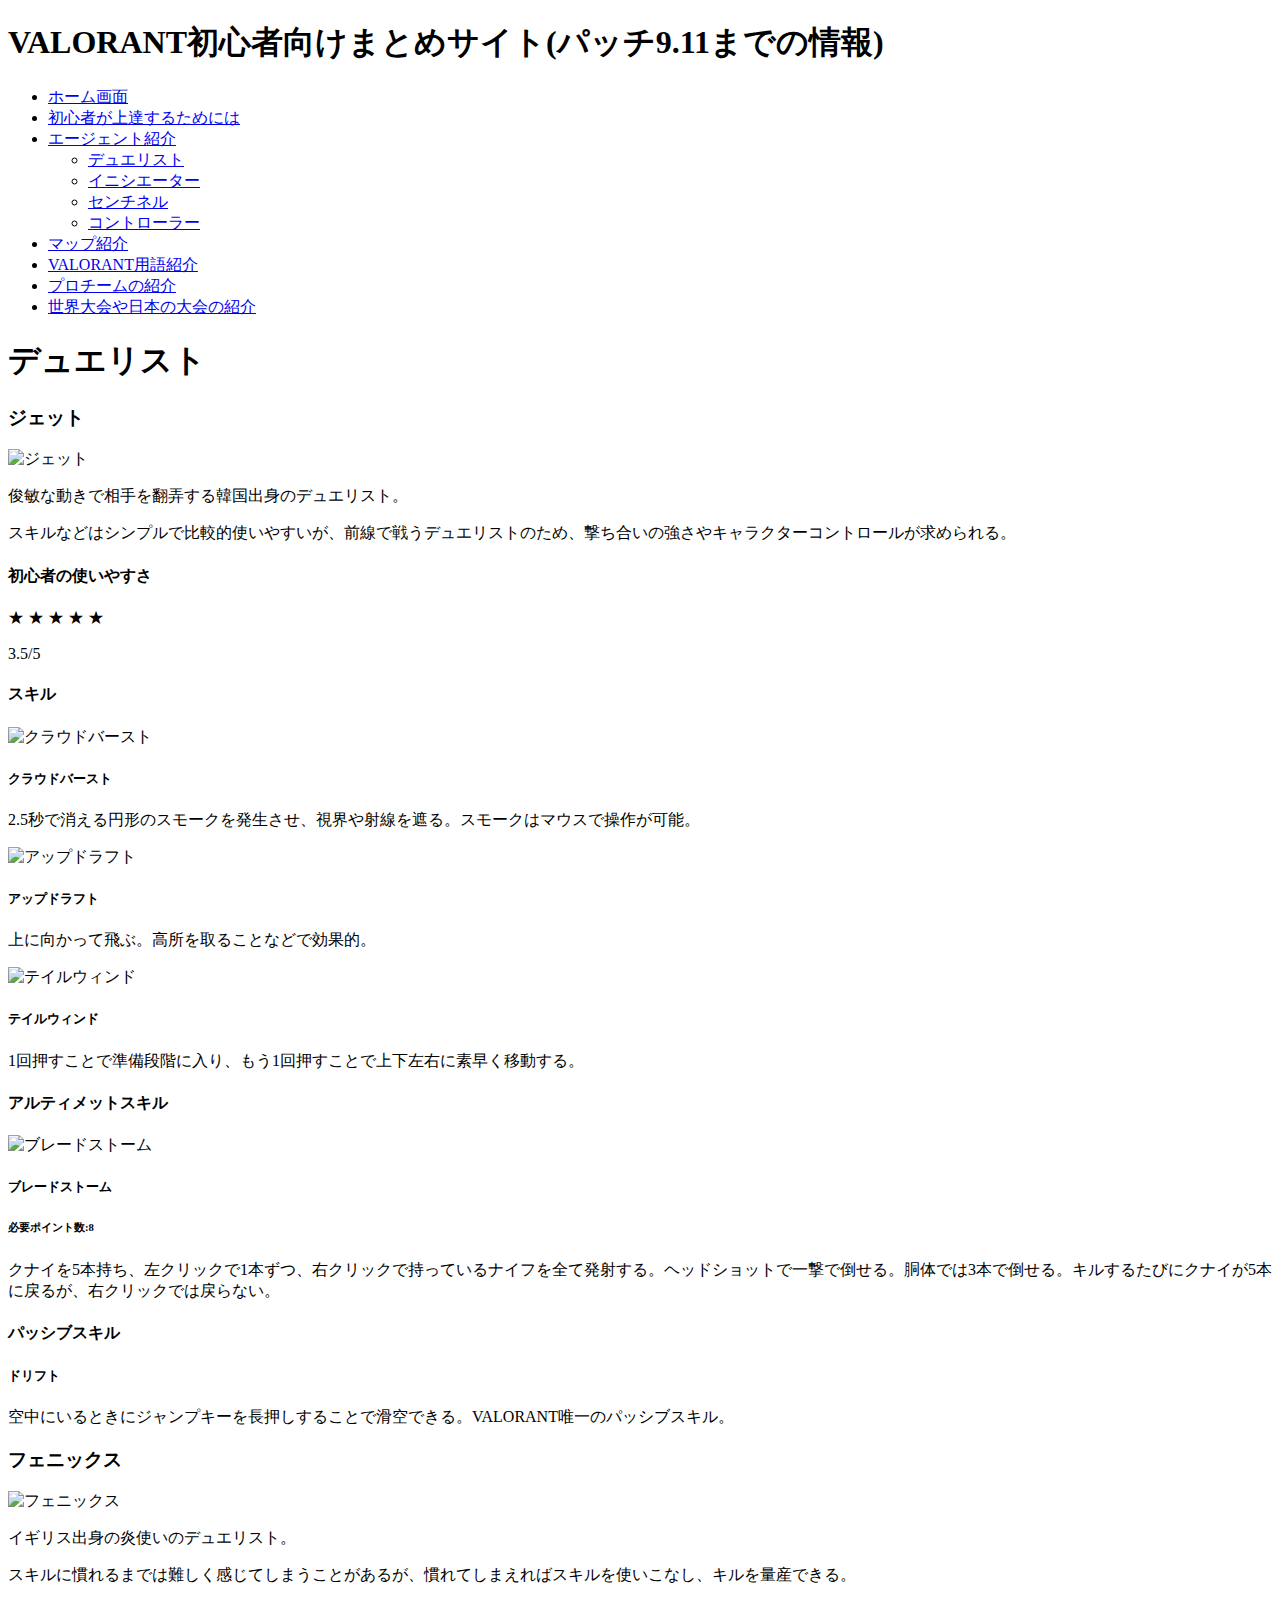
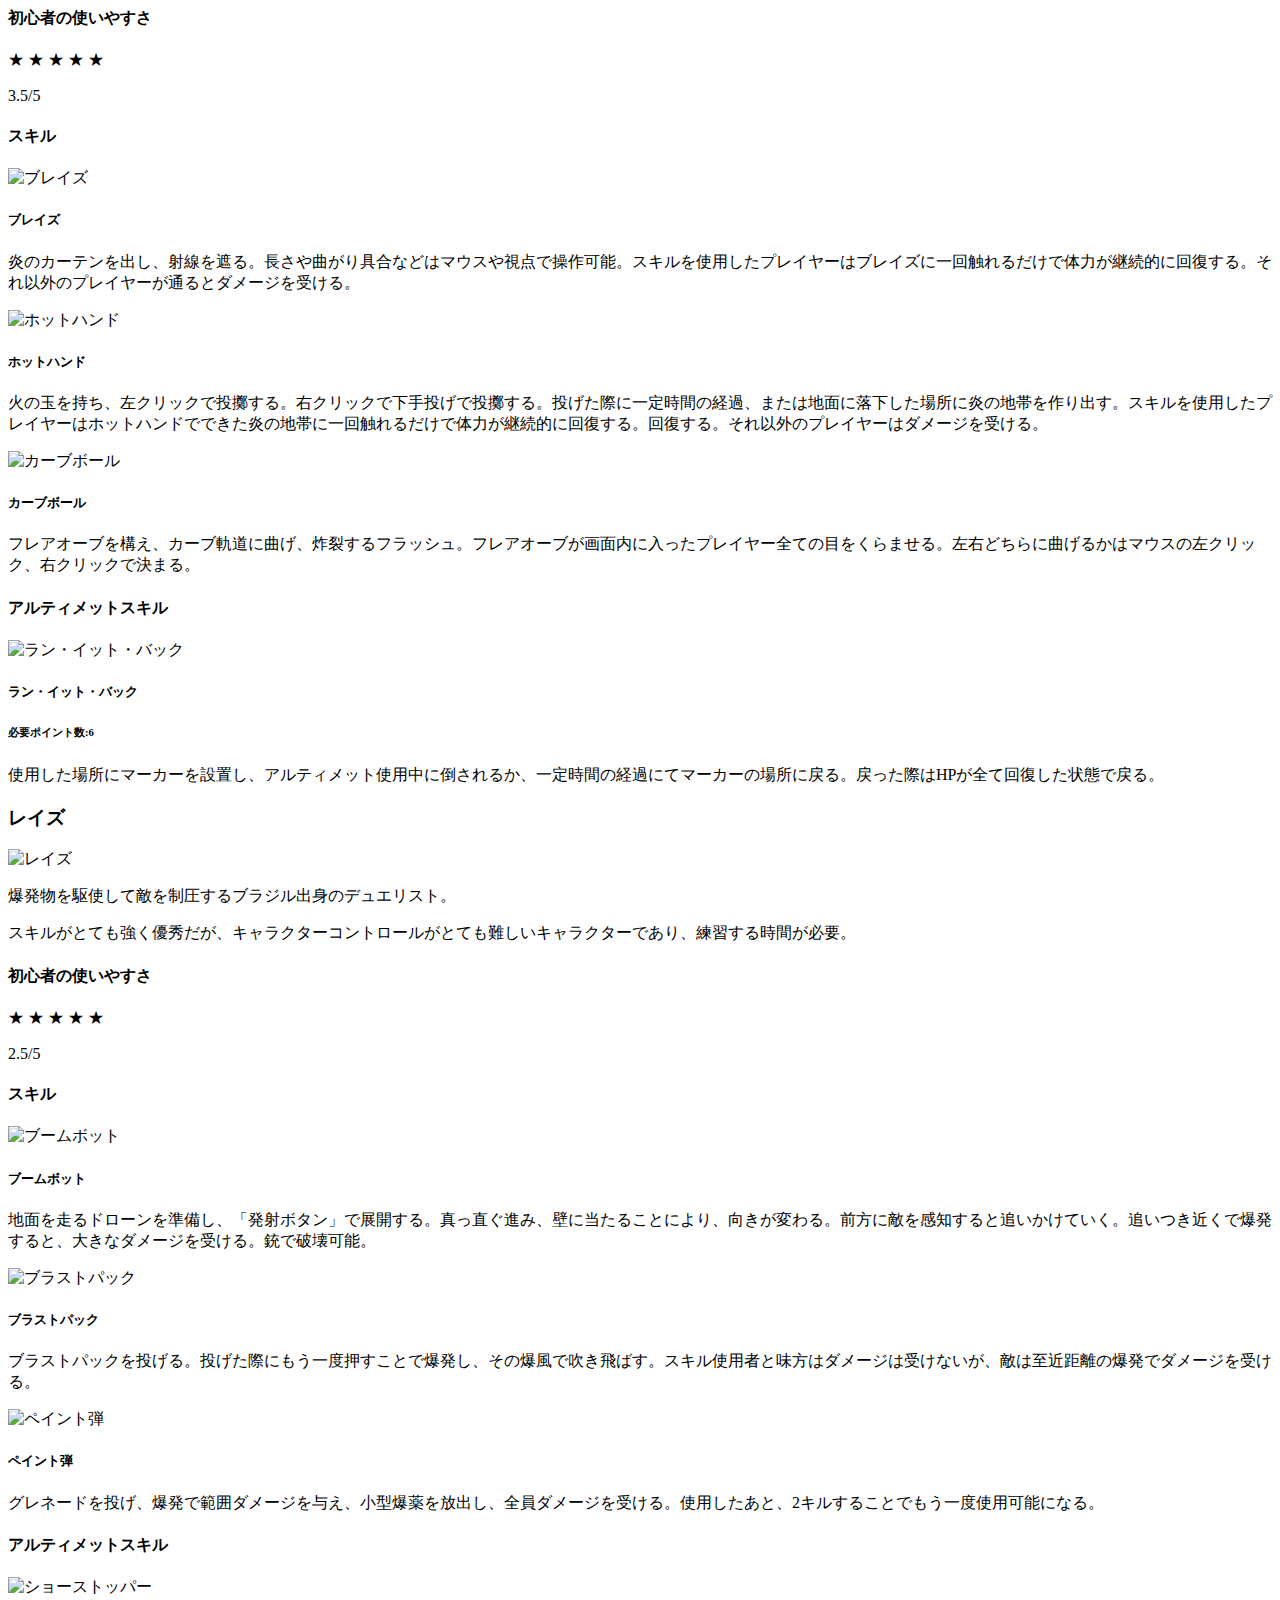
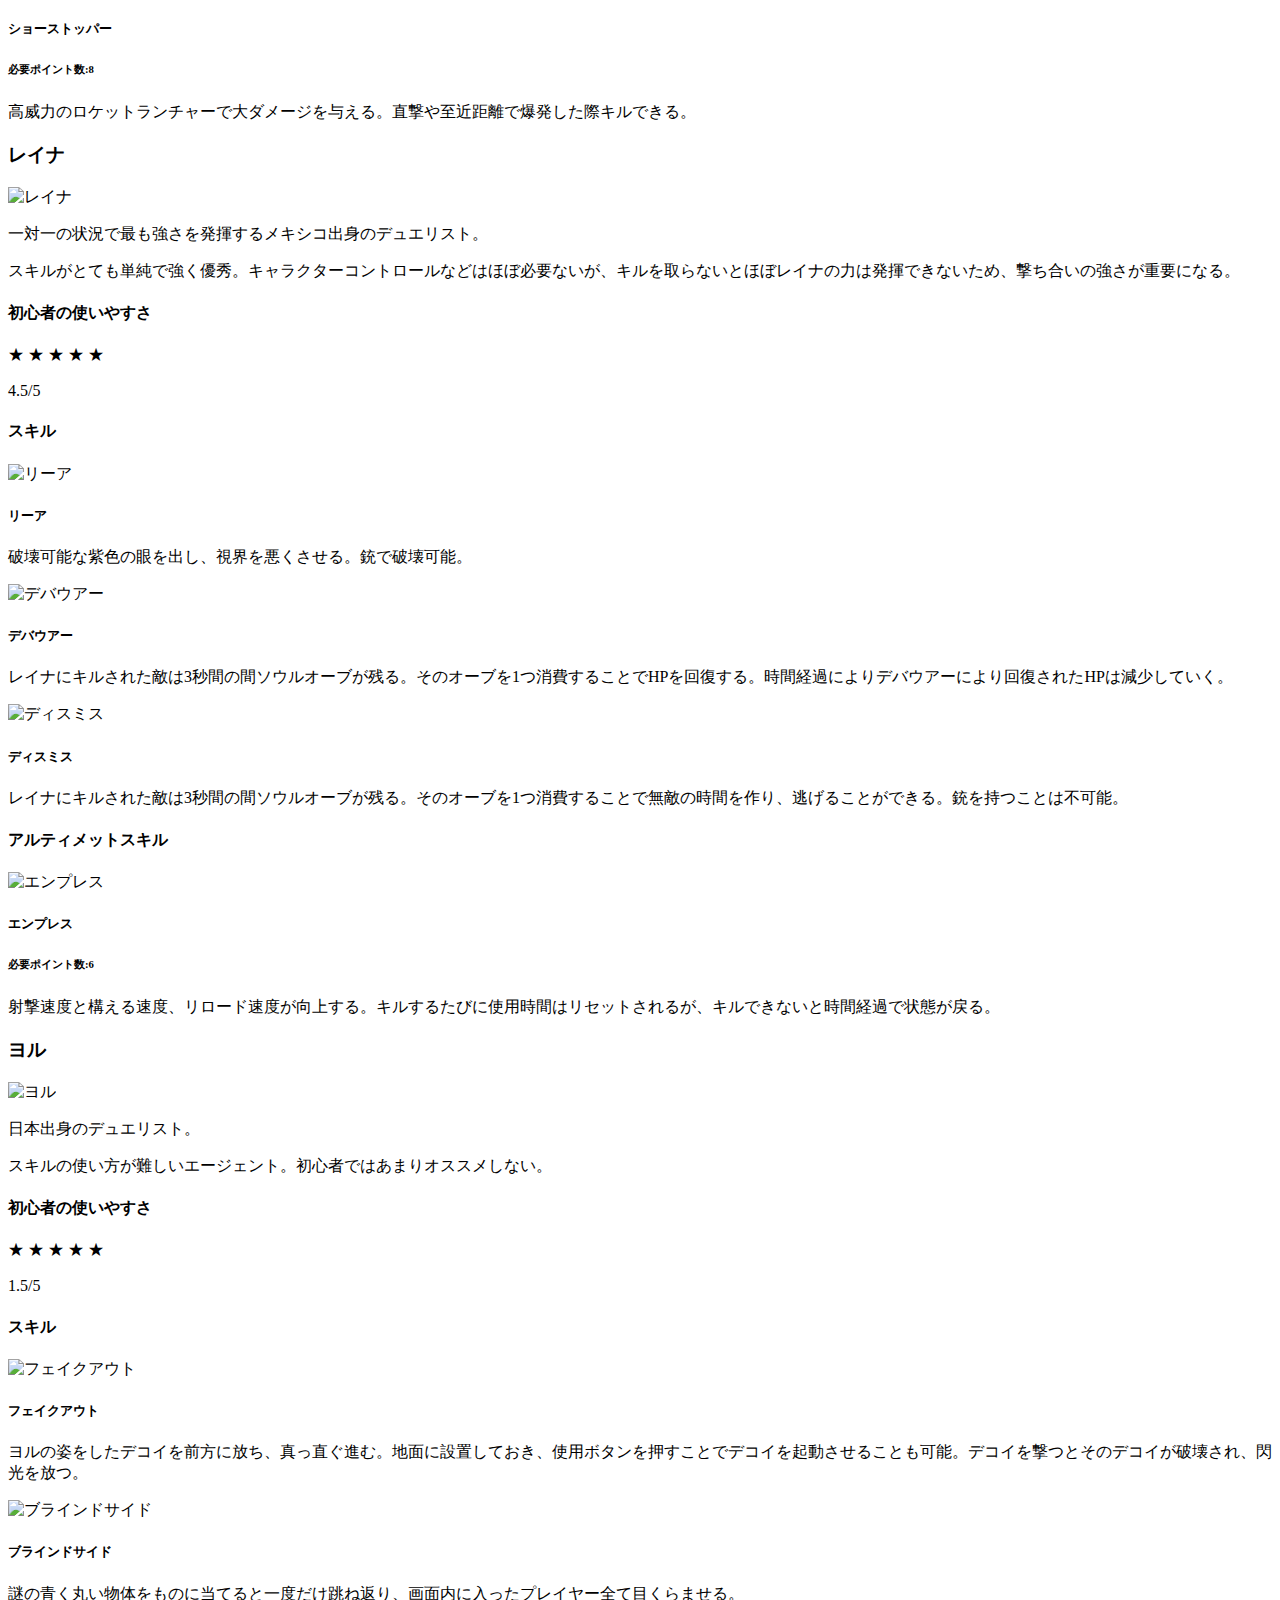
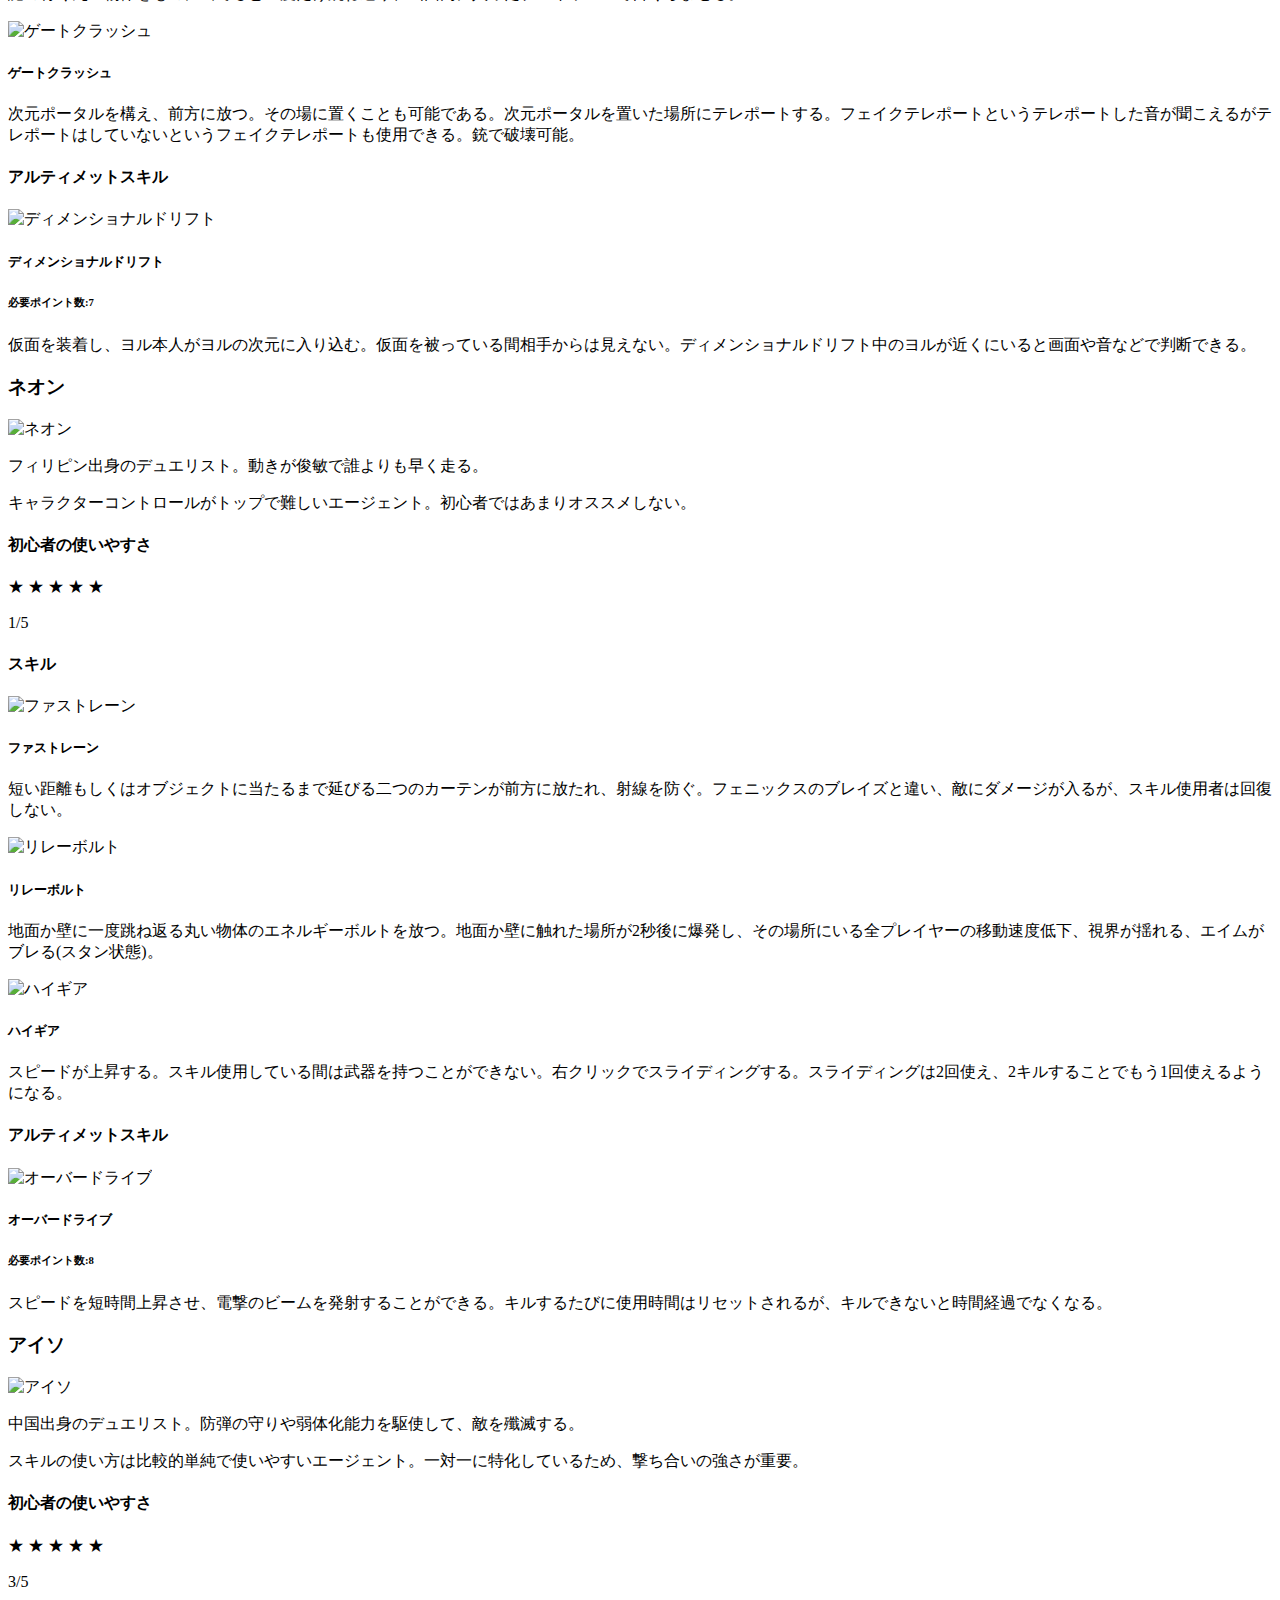
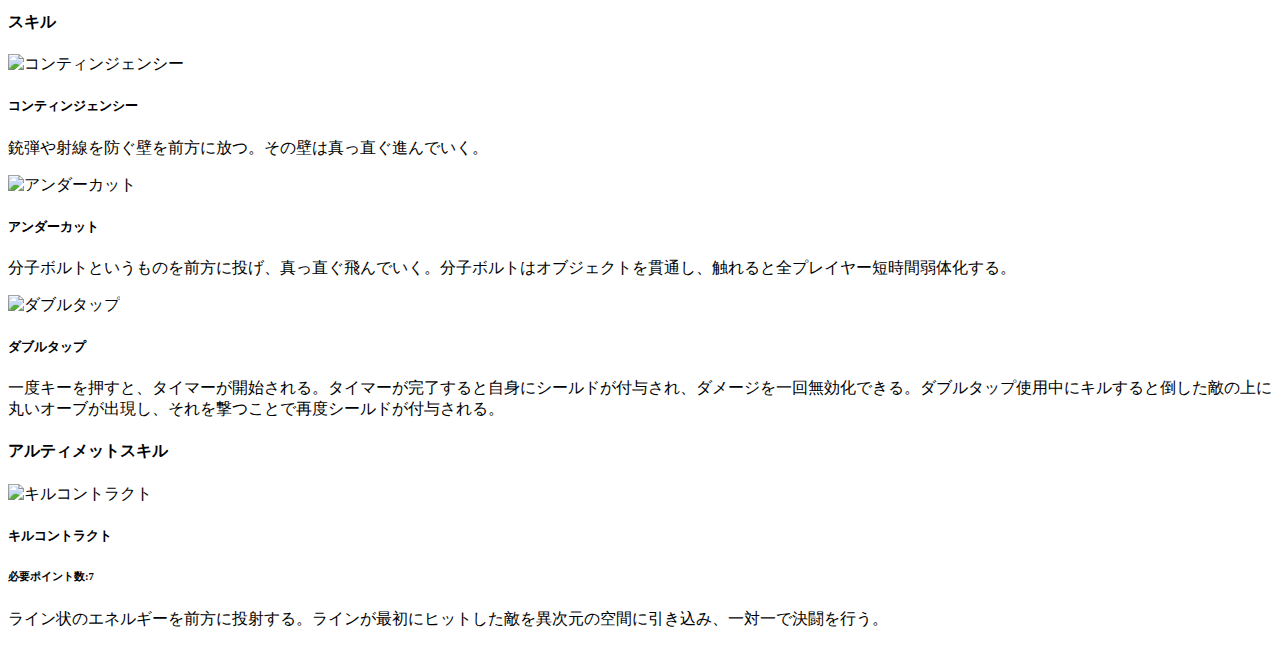
==== VALORANT/agent.html @ 051dd496 "Create agent.html" ====
<!DOCTYPE html>
<html lang="ja">

<head>
    <meta charset="UTF-8">
    <meta name="viewport" content="width=device-width, initial-scale=1.0">
    <title>VALORANT初心者まとめサイト</title>
    <link rel="stylesheet" href="agent.css">
    <script src="./script.js" defer></script>
</head>

<body>
    <header>
        <h1>VALORANT初心者向けまとめサイト(パッチ9.11までの情報)</h1>
        <nav>
            <ul class="main-menu">
                <li><a href="index.html" class="menu">ホーム画面</a></li>
                <li><a href="beginner.html" class="menu">初心者が上達するためには</a></li>
                <li class="dropdown">
                    <a href="agent.html" class="menu">エージェント紹介</a>
                    <ul class="dropdown-menu">
                        <li><a href="agent.html#duelist" class="submenu">デュエリスト</a></li>
                        <li><a href="agent_initiator.html" class="submenu">イニシエーター</a></li>
                        <li><a href="agent_sentinel.html" class="submenu">センチネル</a></li>
                        <li><a href="agent_controller.html" class="submenu">コントローラー</a></li>
                    </ul>
                </li>
                <li><a href="map.html" class="menu">マップ紹介</a></li>
                <li><a href="VALORANT1.html" class="menu">VALORANT用語紹介</a></li>
                <li><a href="proteam.html" class="menu">プロチームの紹介</a></li>
                <li><a href="tournament.html" class="menu">世界大会や日本の大会の紹介</a></li>
            </ul>
        </nav>
    </header>


    <header>
        <h1>デュエリスト</h1>
    </header>
    <main>
        <div class="agents-container">
            <!-- エージェント1 -->
            <div class="agent-card">
                <h3>ジェット</h3>
                <img src="jett-image.png" alt="ジェット" class="agent-image">
                <p>俊敏な動きで相手を翻弄する韓国出身のデュエリスト。</p>
                <p>スキルなどはシンプルで比較的使いやすいが、前線で戦うデュエリストのため、撃ち合いの強さやキャラクターコントロールが求められる。</p>
                <!--<h4>私が使った際の失敗談</h4>-->

                <div class="beginner-rating">
                    <h4>初心者の使いやすさ</h4>
                    <div class="rating-stars">
                        <span class="star filled">★</span>
                        <span class="star filled">★</span>
                        <span class="star filled">★</span>
                        <span class="star half-filled">★</span>
                        <span class="star">★</span>
                        <p class="rating-score">3.5/5</p>
                    </div>
                </div>
                <div class="skills-section">
                    <h4>スキル</h4>
                    <div class="skills-grid">
                        <div class="skill">
                            <img src="jett_skill.png" alt="クラウドバースト" class="skill-icon">
                            <div class="skill-text">
                                <h5>クラウドバースト</h5>
                                <p>2.5秒で消える円形のスモークを発生させ、視界や射線を遮る。スモークはマウスで操作が可能。</p>
                            </div>
                        </div>
                        <div class="skill">
                            <img src="jett_skill2.png" alt="アップドラフト" class="skill-icon">
                            <div class="skill-text">
                                <h5>アップドラフト</h5>
                                <p>上に向かって飛ぶ。高所を取ることなどで効果的。</p>
                            </div>
                        </div>
                        <div class="skill">
                            <img src="jett_skill3.png" alt="テイルウィンド" class="skill-icon">
                            <div class="skill-text">
                                <h5>テイルウィンド</h5>
                                <p>1回押すことで準備段階に入り、もう1回押すことで上下左右に素早く移動する。</p>
                            </div>
                        </div>
                        <h4>アルティメットスキル</h4>
                        <div class="skill">
                            <img src="jett_ult.png" alt="ブレードストーム" class="skill-icon">
                            <div class="skill-text">
                                <h5>ブレードストーム</h5>
                                <h6>必要ポイント数:8</h6>
                                <p>クナイを5本持ち、左クリックで1本ずつ、右クリックで持っているナイフを全て発射する。ヘッドショットで一撃で倒せる。胴体では3本で倒せる。キルするたびにクナイが5本に戻るが、右クリックでは戻らない。
                                </p>
                            </div>
                        </div>
                        <h4>パッシブスキル</h4>
                        <div class="skill">
                            <div class="skill-text">
                                <h5>ドリフト</h5>
                                <p>空中にいるときにジャンプキーを長押しすることで滑空できる。VALORANT唯一のパッシブスキル。</p>
                            </div>
                        </div>
                    </div>
                </div>
            </div>
            <!-- エージェント2 -->
            <div class="agent-card">
                <h3>フェニックス</h3>
                <img src="phoenix-image.png" alt="フェニックス" class="agent-image">
                <p>イギリス出身の炎使いのデュエリスト。</p>
                <p>スキルに慣れるまでは難しく感じてしまうことがあるが、慣れてしまえればスキルを使いこなし、キルを量産できる。</p>
                <div class="beginner-rating">
                    <h4>初心者の使いやすさ</h4>
                    <div class="rating-stars">
                        <span class="star filled">★</span>
                        <span class="star filled">★</span>
                        <span class="star filled">★</span>
                        <span class="star half-filled">★</span>
                        <span class="star">★</span>
                        <p class="rating-score">3.5/5</p>
                    </div>
                </div>
                <div class="skills-section">
                    <h4>スキル</h4>
                    <div class="skills-grid">
                        <div class="skill">
                            <img src="pheonix_skill.png" alt="ブレイズ" class="skill-icon">
                            <div class="skill-text">
                                <h5>ブレイズ</h5>
                                <p>炎のカーテンを出し、射線を遮る。長さや曲がり具合などはマウスや視点で操作可能。スキルを使用したプレイヤーはブレイズに一回触れるだけで体力が継続的に回復する。それ以外のプレイヤーが通るとダメージを受ける。
                                </p>
                            </div>
                        </div>
                        <div class="skill">
                            <img src="pheonix_skill2.png" alt="ホットハンド" class="skill-icon">
                            <div class="skill-text">
                                <h5>ホットハンド</h5>
                                <p>火の玉を持ち、左クリックで投擲する。右クリックで下手投げで投擲する。投げた際に一定時間の経過、または地面に落下した場所に炎の地帯を作り出す。スキルを使用したプレイヤーはホットハンドでできた炎の地帯に一回触れるだけで体力が継続的に回復する。回復する。それ以外のプレイヤーはダメージを受ける。
                                </p>
                            </div>
                        </div>
                        <div class="skill">
                            <img src="pheonix_skill3.png" alt="カーブボール" class="skill-icon">
                            <div class="skill-text">
                                <h5>カーブボール</h5>
                                <p>フレアオーブを構え、カーブ軌道に曲げ、炸裂するフラッシュ。フレアオーブが画面内に入ったプレイヤー全ての目をくらませる。左右どちらに曲げるかはマウスの左クリック、右クリックで決まる。
                                </p>
                            </div>
                        </div>
                        <h4>アルティメットスキル</h4>
                        <div class="skill">
                            <img src="pheonix_ult.png" alt="ラン・イット・バック" class="skill-icon">
                            <div class="skill-text">
                                <h5>ラン・イット・バック</h5>
                                <h6>必要ポイント数:6</h6>
                                <p>使用した場所にマーカーを設置し、アルティメット使用中に倒されるか、一定時間の経過にてマーカーの場所に戻る。戻った際はHPが全て回復した状態で戻る。</p>
                            </div>
                        </div>
                    </div>
                </div>
            </div>

            <!-- エージェント3 -->
            <div class="agent-card">
                <h3>レイズ</h3>
                <img src="raze-image.png" alt="レイズ" class="agent-image">
                <p>爆発物を駆使して敵を制圧するブラジル出身のデュエリスト。</p>
                <p>スキルがとても強く優秀だが、キャラクターコントロールがとても難しいキャラクターであり、練習する時間が必要。
                <div class="beginner-rating">
                    <h4>初心者の使いやすさ</h4>
                    <div class="rating-stars">
                        <span class="star filled">★</span>
                        <span class="star filled">★</span>
                        <span class="star half-filled">★</span>
                        <span class="star">★</span>
                        <span class="star">★</span>
                        <p class="rating-score">2.5/5</p>
                    </div>
                </div>
                <div class="skills-section">
                    <h4>スキル</h4>
                    <div class="skills-grid">
                        <div class="skill">
                            <img src="reyze_skill.png" alt="ブームボット" class="skill-icon">
                            <div class="skill-text">
                                <h5>ブームボット</h5>
                                <p>地面を走るドローンを準備し、「発射ボタン」で展開する。真っ直ぐ進み、壁に当たることにより、向きが変わる。前方に敵を感知すると追いかけていく。追いつき近くで爆発すると、大きなダメージを受ける。銃で破壊可能。
                                </p>
                            </div>
                        </div>
                        <div class="skill">
                            <img src="reyze_skill2.png" alt="ブラストパック" class="skill-icon">
                            <div class="skill-text">
                                <h5>ブラストパック</h5>
                                <p>ブラストパックを投げる。投げた際にもう一度押すことで爆発し、その爆風で吹き飛ばす。スキル使用者と味方はダメージは受けないが、敵は至近距離の爆発でダメージを受ける。
                                </p>
                            </div>
                        </div>
                        <div class="skill">
                            <img src="reyze_skill3.png" alt="ペイント弾" class="skill-icon">
                            <div class="skill-text">
                                <h5>ペイント弾</h5>
                                <p>グレネードを投げ、爆発で範囲ダメージを与え、小型爆薬を放出し、全員ダメージを受ける。使用したあと、2キルすることでもう一度使用可能になる。</p>
                            </div>
                        </div>
                        <h4>アルティメットスキル</h4>
                        <div class="skill">
                            <img src="reyze_ult.png" alt="ショーストッパー" class="skill-icon">
                            <div class="skill-text">
                                <h5>ショーストッパー</h5>
                                <h6>必要ポイント数:8</h6>
                                <p>高威力のロケットランチャーで大ダメージを与える。直撃や至近距離で爆発した際キルできる。</p>
                            </div>
                        </div>
                    </div>
                </div>
            </div>

            <!-- エージェント4 -->
            <div class="agent-card">
                <h3>レイナ</h3>
                <img src="reyna-image.png" alt="レイナ" class="agent-image">
                <p>一対一の状況で最も強さを発揮するメキシコ出身のデュエリスト。</p>
                <p>スキルがとても単純で強く優秀。キャラクターコントロールなどはほぼ必要ないが、キルを取らないとほぼレイナの力は発揮できないため、撃ち合いの強さが重要になる。
                <div class="beginner-rating">
                    <h4>初心者の使いやすさ</h4>
                    <div class="rating-stars">
                        <span class="star filled">★</span>
                        <span class="star filled">★</span>
                        <span class="star filled">★</span>
                        <span class="star filled">★</span>
                        <span class="star half-filled">★</span>
                        <p class="rating-score">4.5/5</p>
                    </div>
                </div>
                <div class="skills-section">
                    <h4>スキル</h4>
                    <div class="skills-grid">
                        <div class="skill">
                            <img src="reyna_skill.png" alt="リーア" class="skill-icon">
                            <div class="skill-text">
                                <h5>リーア</h5>
                                <p>破壊可能な紫色の眼を出し、視界を悪くさせる。銃で破壊可能。
                                </p>
                            </div>
                        </div>
                        <div class="skill">
                            <img src="reyna_skill2.png" alt="デバウアー" class="skill-icon">
                            <div class="skill-text">
                                <h5>デバウアー</h5>
                                <p>レイナにキルされた敵は3秒間の間ソウルオーブが残る。そのオーブを1つ消費することでHPを回復する。時間経過によりデバウアーにより回復されたHPは減少していく。</p>
                            </div>
                        </div>
                        <div class="skill">
                            <img src="reyna_skill3.png" alt="ディスミス" class="skill-icon">
                            <div class="skill-text">
                                <h5>ディスミス</h5>
                                <p>レイナにキルされた敵は3秒間の間ソウルオーブが残る。そのオーブを1つ消費することで無敵の時間を作り、逃げることができる。銃を持つことは不可能。</p>
                            </div>
                        </div>
                        <h4>アルティメットスキル</h4>
                        <div class="skill">
                            <img src="reyna_ult.png" alt="エンプレス" class="skill-icon">
                            <div class="skill-text">
                                <h5>エンプレス</h5>
                                <h6>必要ポイント数:6</h6>
                                <p>射撃速度と構える速度、リロード速度が向上する。キルするたびに使用時間はリセットされるが、キルできないと時間経過で状態が戻る。</p>
                            </div>
                        </div>
                    </div>
                </div>
            </div>
            <!-- エージェント5 -->
            <div class="agent-card">
                <h3>ヨル</h3>
                <img src="yoru-image.png" alt="ヨル" class="agent-image">
                <p>日本出身のデュエリスト。</p>
                <p>スキルの使い方が難しいエージェント。初心者ではあまりオススメしない。
                <div class="beginner-rating">
                    <h4>初心者の使いやすさ</h4>
                    <div class="rating-stars">
                        <span class="star filled">★</span>
                        <span class="star half-filled">★</span>
                        <span class="star">★</span>
                        <span class="star">★</span>
                        <span class="star">★</span>
                        <p class="rating-score">1.5/5</p>
                    </div>
                </div>
                <div class="skills-section">
                    <h4>スキル</h4>
                    <div class="skills-grid">
                        <div class="skill">
                            <img src="yoru_skill.png" alt="フェイクアウト" class="skill-icon">
                            <div class="skill-text">
                                <h5>フェイクアウト</h5>
                                <p>ヨルの姿をしたデコイを前方に放ち、真っ直ぐ進む。地面に設置しておき、使用ボタンを押すことでデコイを起動させることも可能。デコイを撃つとそのデコイが破壊され、閃光を放つ。
                                </p>
                            </div>
                        </div>
                        <div class="skill">
                            <img src="yoru_skill2.png" alt="ブラインドサイド" class="skill-icon">
                            <div class="skill-text">
                                <h5>ブラインドサイド</h5>
                                <p>謎の青く丸い物体をものに当てると一度だけ跳ね返り、画面内に入ったプレイヤー全て目くらませる。</p>
                            </div>
                        </div>
                        <div class="skill">
                            <img src="yoru_skill3.png" alt="ゲートクラッシュ" class="skill-icon">
                            <div class="skill-text">
                                <h5>ゲートクラッシュ</h5>
                                <p>次元ポータルを構え、前方に放つ。その場に置くことも可能である。次元ポータルを置いた場所にテレポートする。フェイクテレポートというテレポートした音が聞こえるがテレポートはしていないというフェイクテレポートも使用できる。銃で破壊可能。
                                </p>
                            </div>
                        </div>
                        <h4>アルティメットスキル</h4>
                        <div class="skill">
                            <img src="yoru_ult.png" alt="ディメンショナルドリフト" class="skill-icon">
                            <div class="skill-text">
                                <h5>ディメンショナルドリフト</h5>
                                <h6>必要ポイント数:7</h6>
                                <p>仮面を装着し、ヨル本人がヨルの次元に入り込む。仮面を被っている間相手からは見えない。ディメンショナルドリフト中のヨルが近くにいると画面や音などで判断できる。</p>
                            </div>
                        </div>
                    </div>
                </div>
            </div>
            <!-- エージェント6 -->
            <div class="agent-card">
                <h3>ネオン</h3>
                <img src="neon-image.png" alt="ネオン" class="agent-image">
                <p>フィリピン出身のデュエリスト。動きが俊敏で誰よりも早く走る。
                </p>
                <p>キャラクターコントロールがトップで難しいエージェント。初心者ではあまりオススメしない。
                <div class="beginner-rating">
                    <h4>初心者の使いやすさ</h4>
                    <div class="rating-stars">
                        <span class="star filled">★</span>
                        <span class="star">★</span>
                        <span class="star">★</span>
                        <span class="star">★</span>
                        <span class="star">★</span>
                        <p class="rating-score">1/5</p>
                    </div>
                </div>
                <div class="skills-section">
                    <h4>スキル</h4>
                    <div class="skills-grid">
                        <div class="skill">
                            <img src="neon_skill.png" alt="ファストレーン" class="skill-icon">
                            <div class="skill-text">
                                <h5>ファストレーン</h5>
                                <p>短い距離もしくはオブジェクトに当たるまで延びる二つのカーテンが前方に放たれ、射線を防ぐ。フェニックスのブレイズと違い、敵にダメージが入るが、スキル使用者は回復しない。
                                </p>
                            </div>
                        </div>
                        <div class="skill">
                            <img src="neon_skill2.png" alt="リレーボルト" class="skill-icon">
                            <div class="skill-text">
                                <h5>リレーボルト</h5>
                                <p>地面か壁に一度跳ね返る丸い物体のエネルギーボルトを放つ。地面か壁に触れた場所が2秒後に爆発し、その場所にいる全プレイヤーの移動速度低下、視界が揺れる、エイムがブレる(スタン状態)。
                                </p>
                            </div>
                        </div>
                        <div class="skill">
                            <img src="neon_skill3.png" alt="ハイギア" class="skill-icon">
                            <div class="skill-text">
                                <h5>ハイギア</h5>
                                <p>スピードが上昇する。スキル使用している間は武器を持つことができない。右クリックでスライディングする。スライディングは2回使え、2キルすることでもう1回使えるようになる。
                                </p>
                            </div>
                        </div>
                        <h4>アルティメットスキル</h4>
                        <div class="skill">
                            <img src="neon_ult.png" alt="オーバードライブ" class="skill-icon">
                            <div class="skill-text">
                                <h5>オーバードライブ</h5>
                                <h6>必要ポイント数:8</h6>
                                <p>スピードを短時間上昇させ、電撃のビームを発射することができる。キルするたびに使用時間はリセットされるが、キルできないと時間経過でなくなる。</p>
                            </div>
                        </div>
                    </div>
                </div>
            </div>
            <!-- エージェント7 -->
            <div class="agent-card">
                <h3>アイソ</h3>
                <img src="iso-image.png" alt="アイソ" class="agent-image">
                <p>中国出身のデュエリスト。防弾の守りや弱体化能力を駆使して、敵を殲滅する。
                </p>
                <p>スキルの使い方は比較的単純で使いやすいエージェント。一対一に特化しているため、撃ち合いの強さが重要。
                <div class="beginner-rating">
                    <h4>初心者の使いやすさ</h4>
                    <div class="rating-stars">
                        <span class="star filled">★</span>
                        <span class="star filled">★</span>
                        <span class="star filled">★</span>
                        <span class="star">★</span>
                        <span class="star">★</span>
                        <p class="rating-score">3/5</p>
                    </div>
                </div>
                <div class="skills-section">
                    <h4>スキル</h4>
                    <div class="skills-grid">
                        <div class="skill">
                            <img src="iso_skill.png" alt="コンティンジェンシー" class="skill-icon">
                            <div class="skill-text">
                                <h5>コンティンジェンシー</h5>
                                <p>銃弾や射線を防ぐ壁を前方に放つ。その壁は真っ直ぐ進んでいく。</p>
                            </div>
                        </div>
                        <div class="skill">
                            <img src="iso_skill2.png" alt="アンダーカット" class="skill-icon">
                            <div class="skill-text">
                                <h5>アンダーカット</h5>
                                <p>分子ボルトというものを前方に投げ、真っ直ぐ飛んでいく。分子ボルトはオブジェクトを貫通し、触れると全プレイヤー短時間弱体化する。</p>
                            </div>
                        </div>
                        <div class="skill">
                            <img src="iso_skill3.png" alt="ダブルタップ" class="skill-icon">
                            <div class="skill-text">
                                <h5>ダブルタップ</h5>
                                <p>一度キーを押すと、タイマーが開始される。タイマーが完了すると自身にシールドが付与され、ダメージを一回無効化できる。ダブルタップ使用中にキルすると倒した敵の上に丸いオーブが出現し、それを撃つことで再度シールドが付与される。
                                </p>
                            </div>
                        </div>
                        <h4>アルティメットスキル</h4>
                        <div class="skill">
                            <img src="iso_ult.png" alt="キルコントラクト" class="skill-icon">
                            <div class="skill-text">
                                <h5>キルコントラクト</h5>
                                <h6>必要ポイント数:7</h6>
                                <p>ライン状のエネルギーを前方に投射する。ラインが最初にヒットした敵を異次元の空間に引き込み、一対一で決闘を行う。</p>
                            </div>
                        </div>
                    </div>
                </div>
            </div>
        </div>
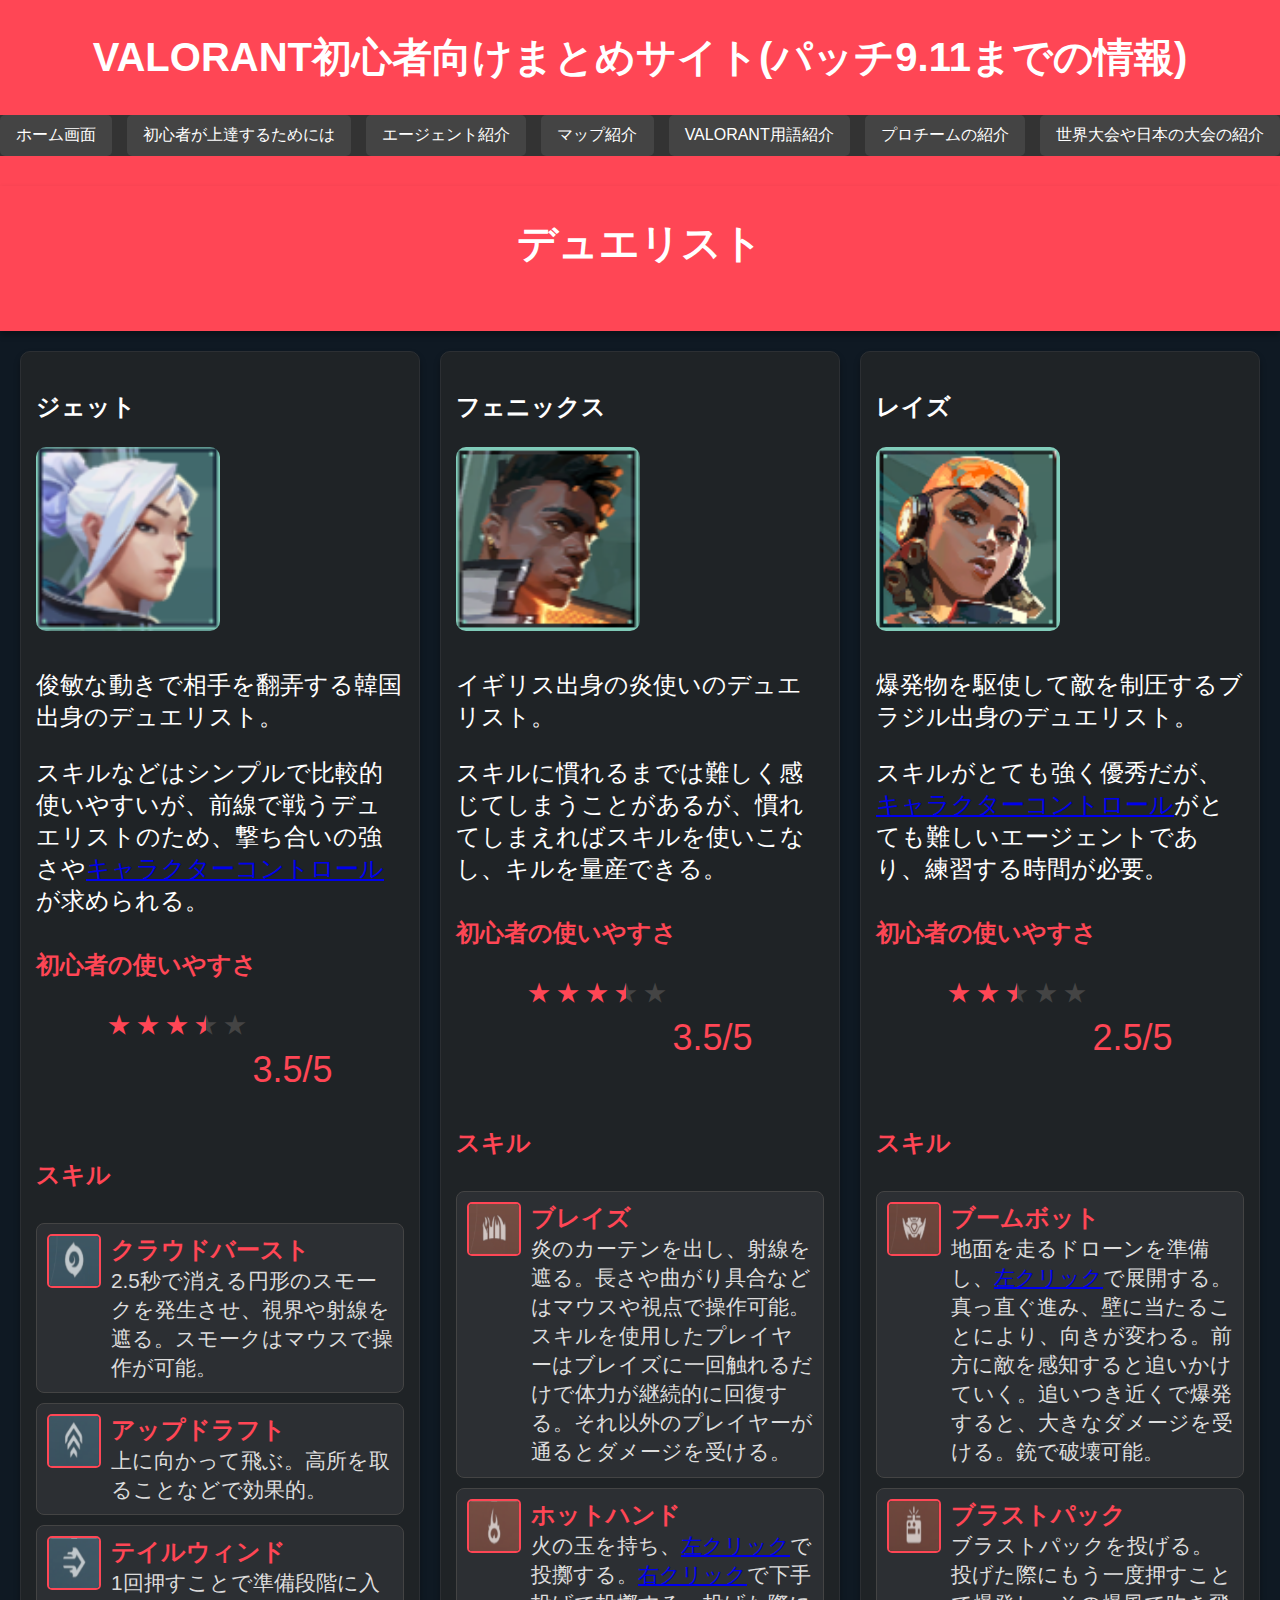
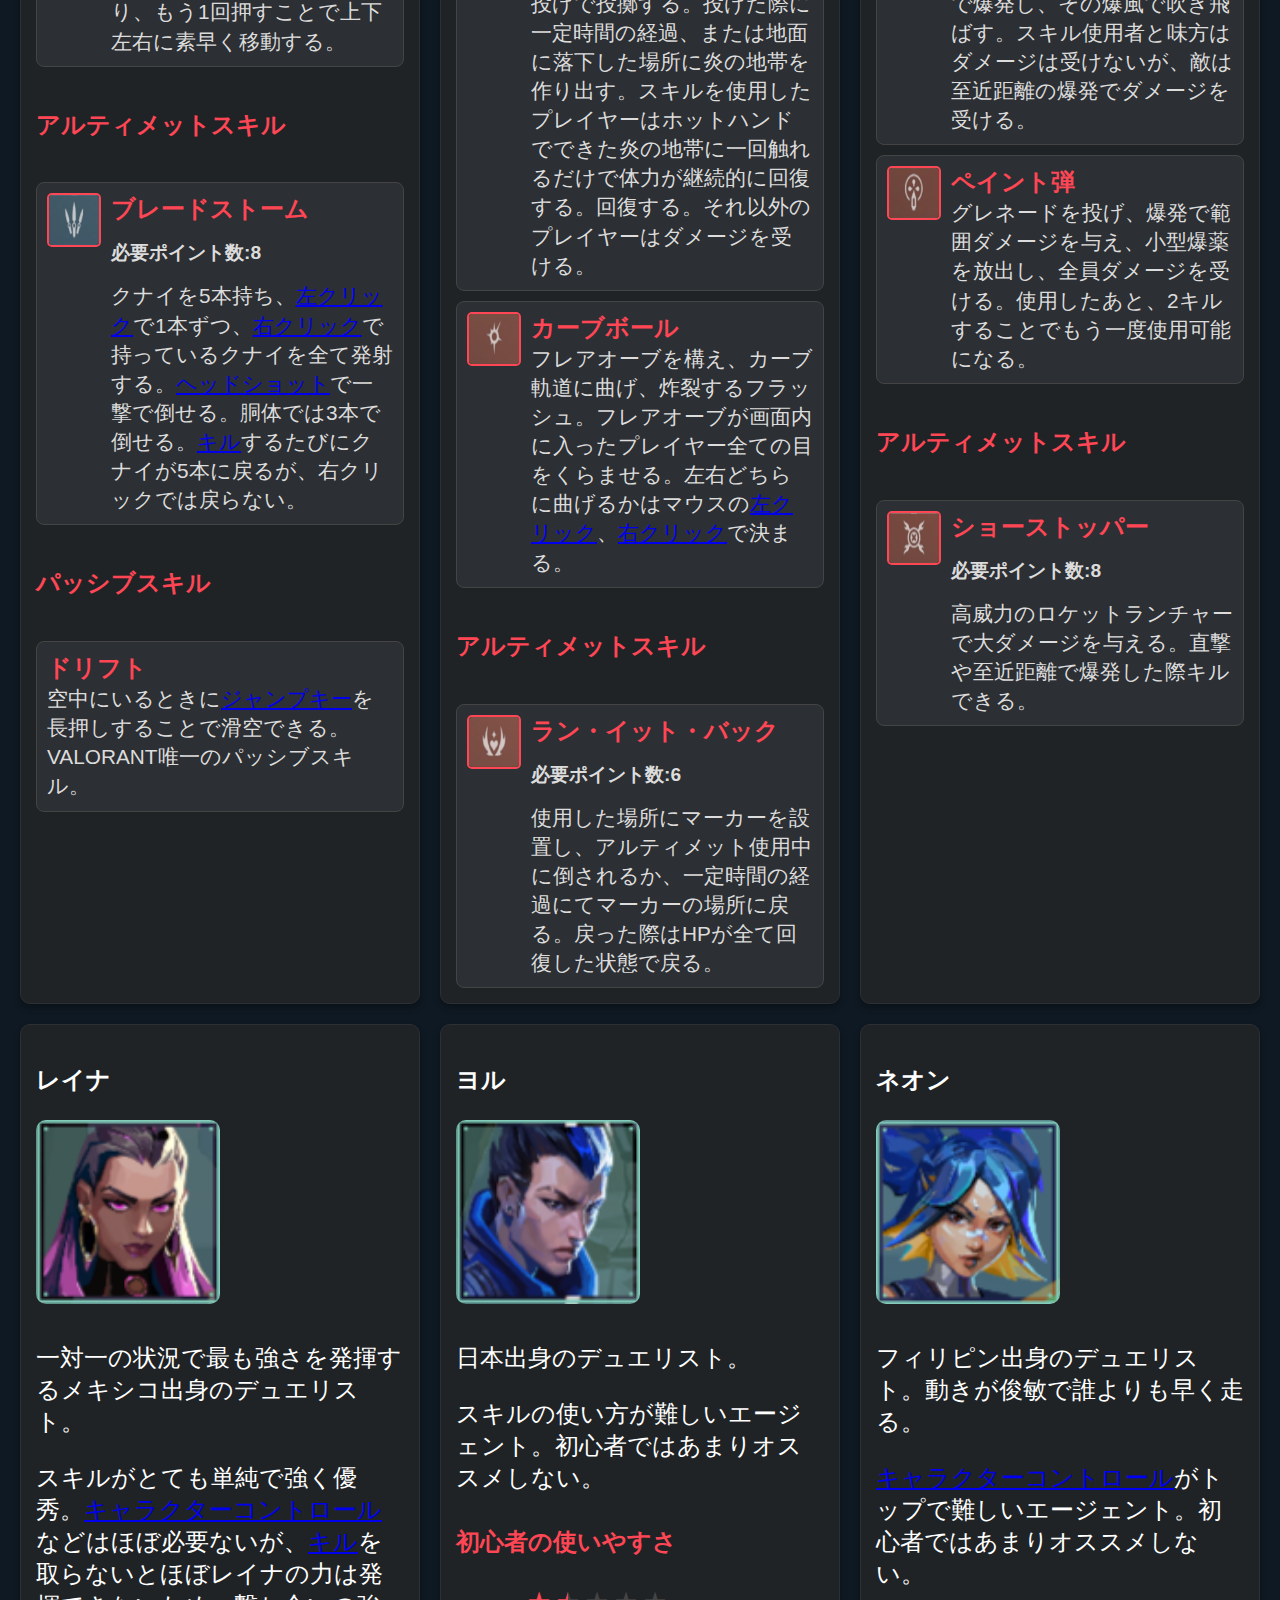
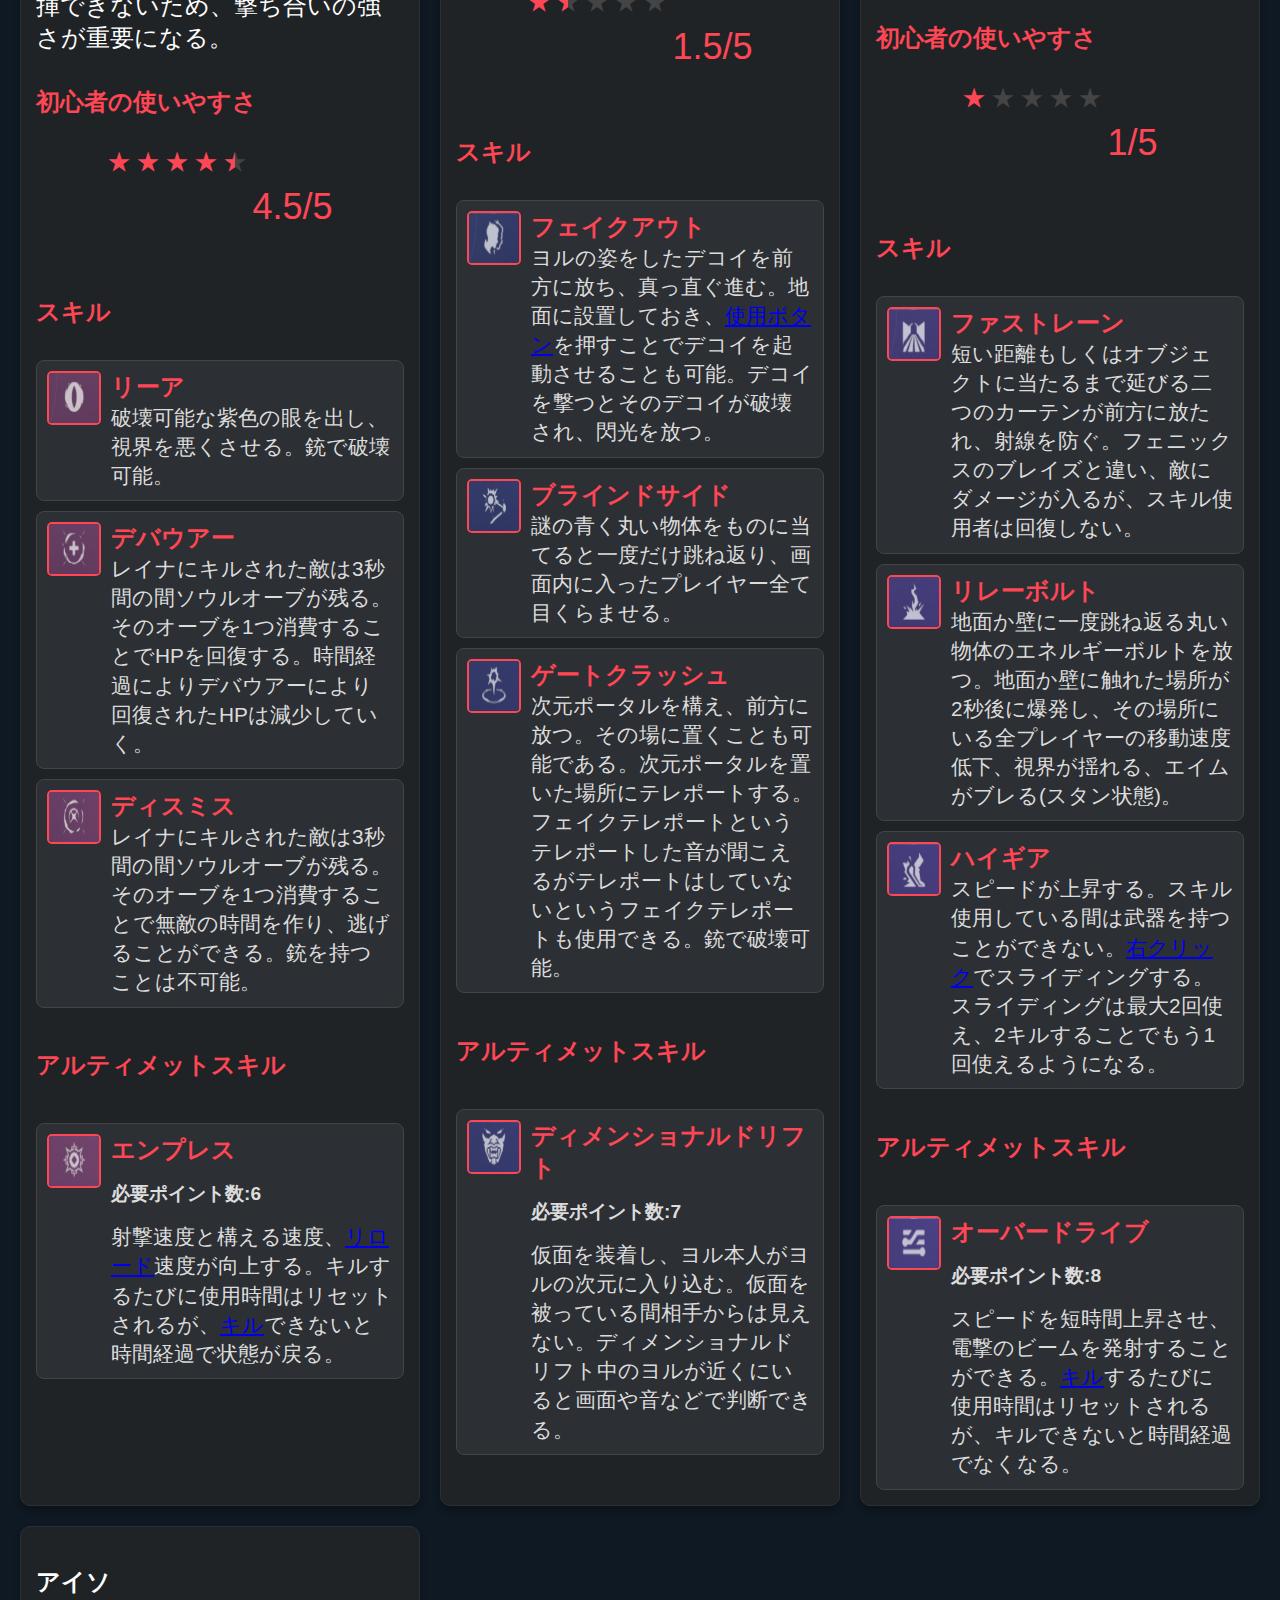
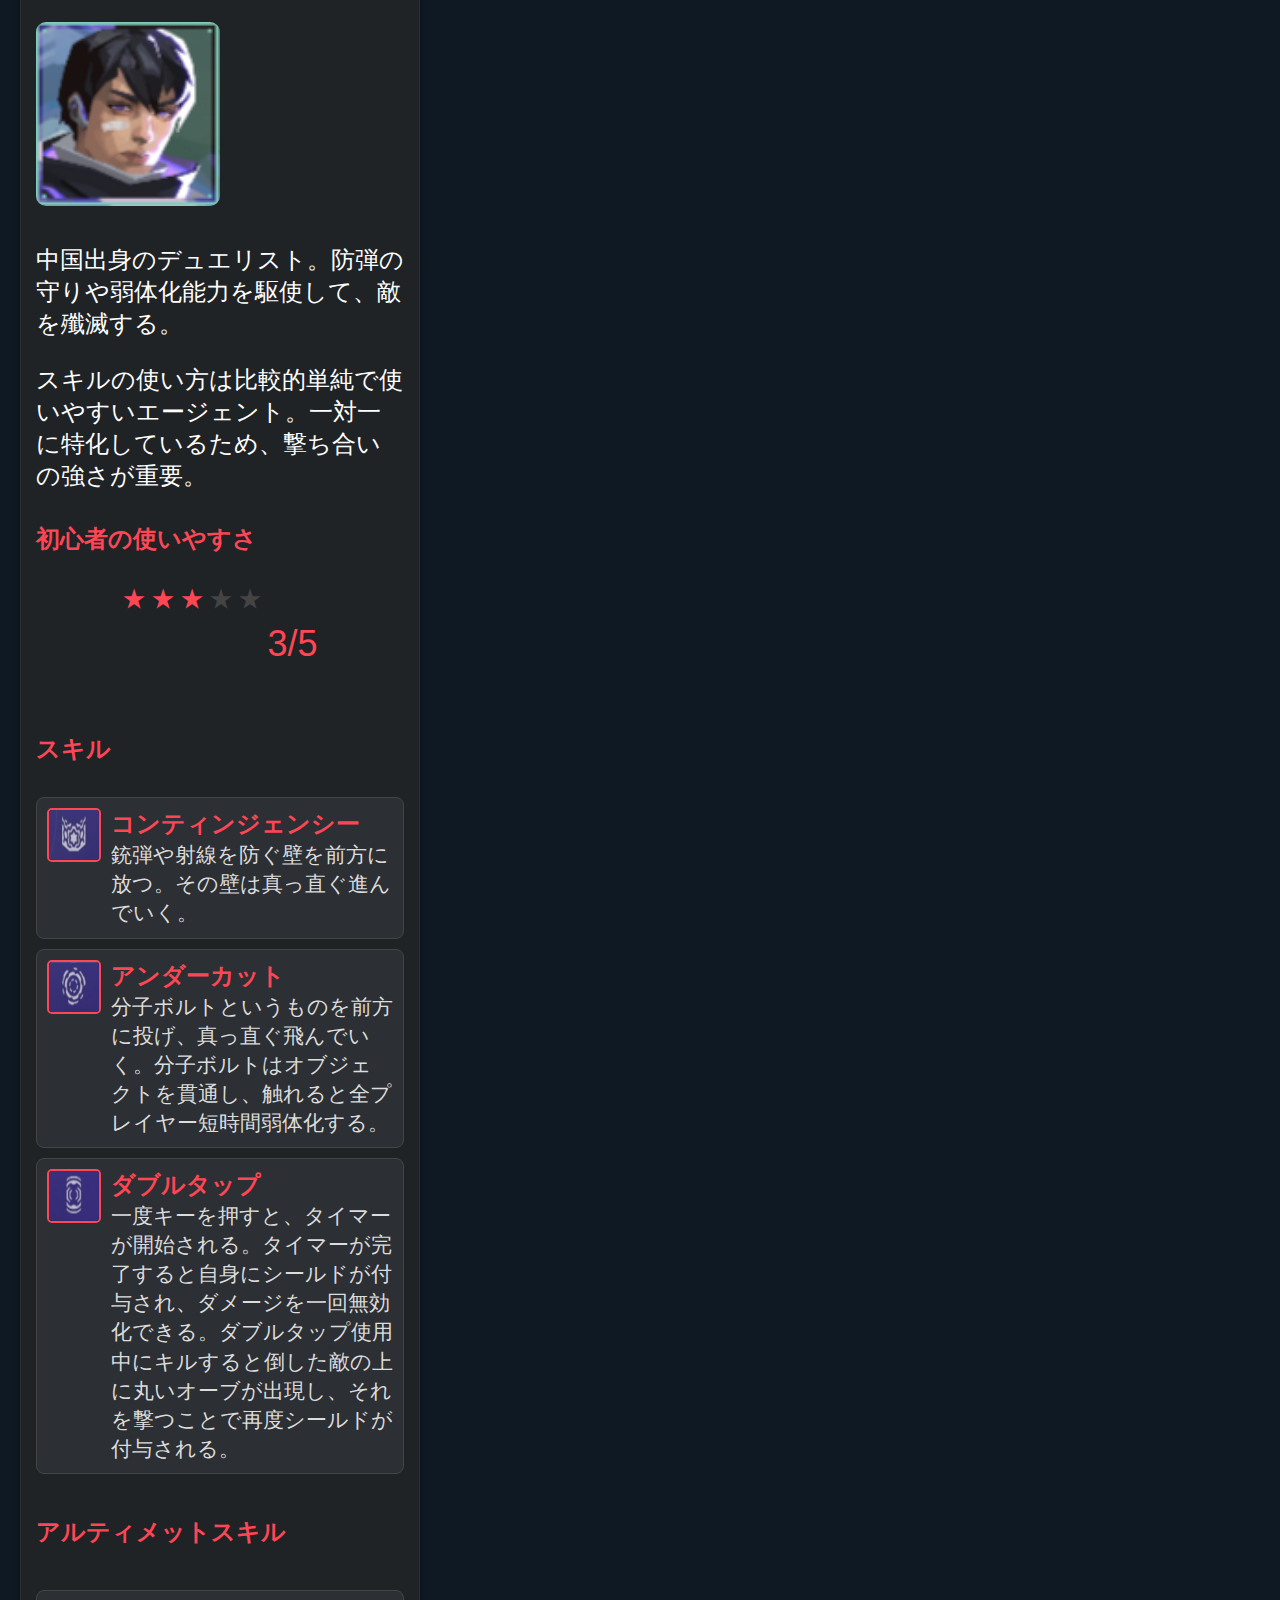
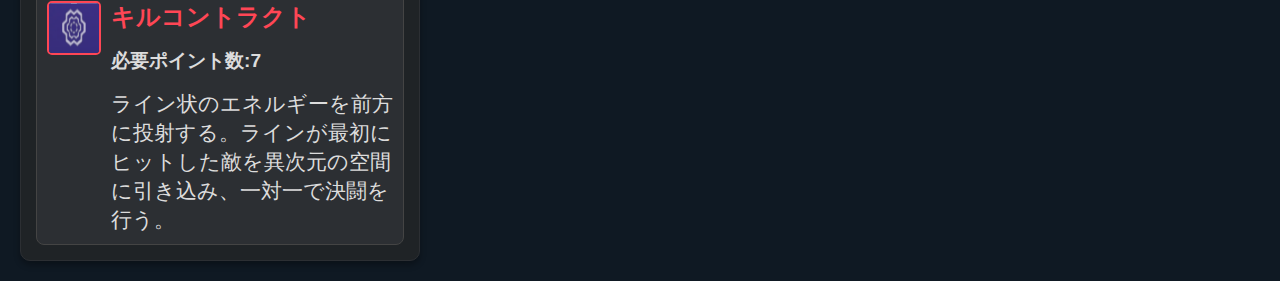
==== commit 5397dc1a: "Update agent.html" ====
--- a/VALORANT/agent.html
+++ b/VALORANT/agent.html
@@ -44,7 +44,8 @@
                 <h3>ジェット</h3>
                 <img src="jett-image.png" alt="ジェット" class="agent-image">
                 <p>俊敏な動きで相手を翻弄する韓国出身のデュエリスト。</p>
-                <p>スキルなどはシンプルで比較的使いやすいが、前線で戦うデュエリストのため、撃ち合いの強さやキャラクターコントロールが求められる。</p>
+                <p>スキルなどはシンプルで比較的使いやすいが、前線で戦うデュエリストのため、撃ち合いの強さや<a href="VALORANT1.html#charcon">キャラクターコントロール</a>が求められる。
+                </p>
                 <!--<h4>私が使った際の失敗談</h4>-->
 
                 <div class="beginner-rating">
@@ -88,7 +89,10 @@
                             <div class="skill-text">
                                 <h5>ブレードストーム</h5>
                                 <h6>必要ポイント数:8</h6>
-                                <p>クナイを5本持ち、左クリックで1本ずつ、右クリックで持っているナイフを全て発射する。ヘッドショットで一撃で倒せる。胴体では3本で倒せる。キルするたびにクナイが5本に戻るが、右クリックでは戻らない。
+                                <p>クナイを5本持ち、<a href="index.html#leftclick">左クリック</a>で1本ずつ、<a
+                                        href="index.html#rightclick">右クリック</a>で持っているクナイを全て発射する。<a
+                                        href="VALORANT1.html#head">ヘッドショット</a>で一撃で倒せる。胴体では3本で倒せる。<a
+                                        href="VALORANT1.html#kill">キル</a>するたびにクナイが5本に戻るが、右クリックでは戻らない。
                                 </p>
                             </div>
                         </div>
@@ -96,7 +100,7 @@
                         <div class="skill">
                             <div class="skill-text">
                                 <h5>ドリフト</h5>
-                                <p>空中にいるときにジャンプキーを長押しすることで滑空できる。VALORANT唯一のパッシブスキル。</p>
+                                <p>空中にいるときに<a href="index.html#jump">ジャンプキー</a>を長押しすることで滑空できる。VALORANT唯一のパッシブスキル。</p>
                             </div>
                         </div>
                     </div>
@@ -134,7 +138,8 @@
                             <img src="pheonix_skill2.png" alt="ホットハンド" class="skill-icon">
                             <div class="skill-text">
                                 <h5>ホットハンド</h5>
-                                <p>火の玉を持ち、左クリックで投擲する。右クリックで下手投げで投擲する。投げた際に一定時間の経過、または地面に落下した場所に炎の地帯を作り出す。スキルを使用したプレイヤーはホットハンドでできた炎の地帯に一回触れるだけで体力が継続的に回復する。回復する。それ以外のプレイヤーはダメージを受ける。
+                                <p>火の玉を持ち、<a href="index.html#leftclick">左クリック</a>で投擲する。<a
+                                        href="index.html#rightclick">右クリック</a>で下手投げで投擲する。投げた際に一定時間の経過、または地面に落下した場所に炎の地帯を作り出す。スキルを使用したプレイヤーはホットハンドでできた炎の地帯に一回触れるだけで体力が継続的に回復する。回復する。それ以外のプレイヤーはダメージを受ける。
                                 </p>
                             </div>
                         </div>
@@ -142,7 +147,9 @@
                             <img src="pheonix_skill3.png" alt="カーブボール" class="skill-icon">
                             <div class="skill-text">
                                 <h5>カーブボール</h5>
-                                <p>フレアオーブを構え、カーブ軌道に曲げ、炸裂するフラッシュ。フレアオーブが画面内に入ったプレイヤー全ての目をくらませる。左右どちらに曲げるかはマウスの左クリック、右クリックで決まる。
+                                <p>フレアオーブを構え、カーブ軌道に曲げ、炸裂するフラッシュ。フレアオーブが画面内に入ったプレイヤー全ての目をくらませる。左右どちらに曲げるかはマウスの<a
+                                        href="index.html#leftclick">左クリック</a>、<a
+                                        href="index.html#rightclick">右クリック</a>で決まる。
                                 </p>
                             </div>
                         </div>
@@ -164,7 +171,7 @@
                 <h3>レイズ</h3>
                 <img src="raze-image.png" alt="レイズ" class="agent-image">
                 <p>爆発物を駆使して敵を制圧するブラジル出身のデュエリスト。</p>
-                <p>スキルがとても強く優秀だが、キャラクターコントロールがとても難しいキャラクターであり、練習する時間が必要。
+                <p>スキルがとても強く優秀だが、<a href="VALORANT1.html#charcon">キャラクターコントロール</a>がとても難しいエージェントであり、練習する時間が必要。
                 <div class="beginner-rating">
                     <h4>初心者の使いやすさ</h4>
                     <div class="rating-stars">
@@ -183,7 +190,8 @@
                             <img src="reyze_skill.png" alt="ブームボット" class="skill-icon">
                             <div class="skill-text">
                                 <h5>ブームボット</h5>
-                                <p>地面を走るドローンを準備し、「発射ボタン」で展開する。真っ直ぐ進み、壁に当たることにより、向きが変わる。前方に敵を感知すると追いかけていく。追いつき近くで爆発すると、大きなダメージを受ける。銃で破壊可能。
+                                <p>地面を走るドローンを準備し、<a
+                                        href="index.html#leftclick">左クリック</a>で展開する。真っ直ぐ進み、壁に当たることにより、向きが変わる。前方に敵を感知すると追いかけていく。追いつき近くで爆発すると、大きなダメージを受ける。銃で破壊可能。
                                 </p>
                             </div>
                         </div>
@@ -220,7 +228,8 @@
                 <h3>レイナ</h3>
                 <img src="reyna-image.png" alt="レイナ" class="agent-image">
                 <p>一対一の状況で最も強さを発揮するメキシコ出身のデュエリスト。</p>
-                <p>スキルがとても単純で強く優秀。キャラクターコントロールなどはほぼ必要ないが、キルを取らないとほぼレイナの力は発揮できないため、撃ち合いの強さが重要になる。
+                <p>スキルがとても単純で強く優秀。<a href="VALORANT1.html#charcon">キャラクターコントロール</a>などはほぼ必要ないが、<a
+                        href="VALORANT1.html#kill">キル</a>を取らないとほぼレイナの力は発揮できないため、撃ち合いの強さが重要になる。
                 <div class="beginner-rating">
                     <h4>初心者の使いやすさ</h4>
                     <div class="rating-stars">
@@ -263,7 +272,9 @@
                             <div class="skill-text">
                                 <h5>エンプレス</h5>
                                 <h6>必要ポイント数:6</h6>
-                                <p>射撃速度と構える速度、リロード速度が向上する。キルするたびに使用時間はリセットされるが、キルできないと時間経過で状態が戻る。</p>
+                                <p>射撃速度と構える速度、<a href="VALORANT1.html#reload">リロード</a>速度が向上する。キルするたびに使用時間はリセットされるが、<a
+                                        href="VALORANT1.html#kill">キル</a>できないと時間経過で状態が戻る。
+                                </p>
                             </div>
                         </div>
                     </div>
@@ -293,7 +304,8 @@
                             <img src="yoru_skill.png" alt="フェイクアウト" class="skill-icon">
                             <div class="skill-text">
                                 <h5>フェイクアウト</h5>
-                                <p>ヨルの姿をしたデコイを前方に放ち、真っ直ぐ進む。地面に設置しておき、使用ボタンを押すことでデコイを起動させることも可能。デコイを撃つとそのデコイが破壊され、閃光を放つ。
+                                <p>ヨルの姿をしたデコイを前方に放ち、真っ直ぐ進む。地面に設置しておき、<a
+                                        href="index.html#use">使用ボタン</a>を押すことでデコイを起動させることも可能。デコイを撃つとそのデコイが破壊され、閃光を放つ。
                                 </p>
                             </div>
                         </div>
@@ -330,7 +342,7 @@
                 <img src="neon-image.png" alt="ネオン" class="agent-image">
                 <p>フィリピン出身のデュエリスト。動きが俊敏で誰よりも早く走る。
                 </p>
-                <p>キャラクターコントロールがトップで難しいエージェント。初心者ではあまりオススメしない。
+                <p><a href="VALORANT1.html#charcon">キャラクターコントロール</a>がトップで難しいエージェント。初心者ではあまりオススメしない。
                 <div class="beginner-rating">
                     <h4>初心者の使いやすさ</h4>
                     <div class="rating-stars">
@@ -365,7 +377,8 @@
                             <img src="neon_skill3.png" alt="ハイギア" class="skill-icon">
                             <div class="skill-text">
                                 <h5>ハイギア</h5>
-                                <p>スピードが上昇する。スキル使用している間は武器を持つことができない。右クリックでスライディングする。スライディングは2回使え、2キルすることでもう1回使えるようになる。
+                                <p>スピードが上昇する。スキル使用している間は武器を持つことができない。<a
+                                        href="index.html#rightclick">右クリック</a>でスライディングする。スライディングは最大2回使え、2キルすることでもう1回使えるようになる。
                                 </p>
                             </div>
                         </div>
@@ -375,7 +388,8 @@
                             <div class="skill-text">
                                 <h5>オーバードライブ</h5>
                                 <h6>必要ポイント数:8</h6>
-                                <p>スピードを短時間上昇させ、電撃のビームを発射することができる。キルするたびに使用時間はリセットされるが、キルできないと時間経過でなくなる。</p>
+                                <p>スピードを短時間上昇させ、電撃のビームを発射することができる。<a
+                                        href="VALORANT1.html">キル</a>するたびに使用時間はリセットされるが、キルできないと時間経過でなくなる。</p>
                             </div>
                         </div>
                     </div>
--- a/VALORANT/agent.css
+++ b/VALORANT/agent.css
@@ -0,0 +1,265 @@
+/* 全体のレイアウト */
+body {
+    font-family: Arial, sans-serif;
+    margin: 0;
+    padding: 0;
+    background-color: #0f1923;
+    /* VALORANTの暗い背景 */
+    color: #ffffff;
+    /* 明るいテキスト */
+}
+
+/* ヘッダー */
+header {
+    background-color: #ff4655;
+    padding: 30px 0;
+    box-shadow: 0 4px 6px rgba(0, 0, 0, 0.3);
+    text-align: center;
+    width: 100%;
+    /* 横幅を常に100%に */
+}
+
+header h1 {
+    margin: 0;
+    margin-bottom: 30px;
+    font-size: 2.5rem;
+    color: #ffffff;
+    text-align: center;
+}
+
+/* ナビゲーション */
+nav {
+    margin: 0;
+    padding: 0;
+    background-color: #333333;
+    width: 100%;
+    /* 横幅を常に100%に */
+    box-sizing: border-box;
+    /* パディングやマージンを含めた計算を有効に */
+}
+
+.main-menu {
+    list-style: none;
+    padding: 0;
+    margin: 0;
+    display: flex;
+    flex-direction: row;
+    gap: 15px;
+    justify-content: space-evenly;
+    /* 均等配置 */
+    align-items: center;
+    width: 100%;
+}
+
+.main-menu>li {
+    position: relative;
+    flex-grow: 1;
+    /* 項目を均等に伸ばす */
+    text-align: center;
+}
+
+.main-menu a {
+    text-decoration: none;
+    color: #ffffff;
+    padding: 10px 0;
+    background-color: #444444;
+    display: block;
+    border-radius: 5px;
+    transition: background-color 0.3s ease;
+    white-space: nowrap;
+    width: 100%;
+    /* リンクを項目の横幅全体に広げる */
+}
+
+.main-menu a:hover {
+    background-color: #ff4655;
+}
+
+/* ドロップダウンメニュー */
+.dropdown-menu {
+    display: none;
+    position: absolute;
+    top: 100%;
+    left: 0;
+    background-color: #444444;
+    list-style: none;
+    padding: 10px 0;
+    margin: 0;
+    box-shadow: 0 4px 6px rgba(0, 0, 0, 0.3);
+    z-index: 1000;
+    width: max-content;
+    /* メニュー幅をコンテンツに合わせる */
+}
+
+.dropdown-menu li {
+    padding: 0;
+}
+
+.dropdown-menu a {
+    display: block;
+    padding: 10px 20px;
+    color: #ffffff;
+    text-decoration: none;
+    transition: background-color 0.3s ease;
+}
+
+.dropdown-menu a:hover {
+    background-color: #ff4655;
+}
+
+/* ドロップダウンの表示切替 */
+.dropdown:hover .dropdown-menu {
+    display: block;
+}
+
+/* 全体のコンテナ */
+.agents-container {
+    display: grid;
+    grid-template-columns: repeat(auto-fit, minmax(300px, 1fr));
+    gap: 20px;
+    margin: 20px;
+}
+
+/* エージェントカード */
+.agent-card {
+    background-color: #1f2326;
+    /* 暗い灰色でカード背景 */
+    border: 1px solid #2c2f33;
+    /* カードの境界線 */
+    border-radius: 10px;
+    padding: 15px;
+    box-shadow: 0 4px 6px rgba(0, 0, 0, 0.3);
+    /*transition: transform 0.3s, box-shadow 0.3s;*/
+}
+
+.agent-card h3 {
+    font-size: 1.5em;
+}
+
+.agent-card h4 {
+    font-size: 1.3em;
+    color: #ff4655;
+}
+
+.agent-card p {
+    font-size: 1.5em;
+}
+
+/*.agent-card:hover {
+    transform: scale(1.05);
+    /* ホバー時に拡大 */
+/*box-shadow: 0 8px 12px rgba(0, 0, 0, 0.5);*/
+/*}*/
+
+.beginner-rating h4 {
+    font-size: 1.5em;
+}
+
+/* エージェントの画像 */
+.agent-image {
+    width: 50%;
+    /* 幅を最大化 */
+    border-radius: 10px;
+    margin-bottom: 10px;
+    /*border: 2px solid #ff4655;*/
+    /* 赤い枠線 */
+}
+
+/* スキルセクション */
+.skills-section {
+    margin-top: 15px;
+}
+
+.skills-section h4 {
+    font-size: 1.5em;
+}
+
+.skills-grid {
+    display: flex;
+    flex-direction: column;
+    gap: 10px;
+}
+
+/* スキルのカード */
+.skill {
+    display: flex;
+    align-items: flex-start;
+    gap: 10px;
+    background-color: #2c2f33;
+    padding: 10px;
+    border-radius: 8px;
+    border: 1px solid #444;
+}
+
+.skill-icon {
+    width: 50px;
+    height: 50px;
+    flex-shrink: 0;
+    border-radius: 5px;
+    border: 2px solid #ff4655;
+    /* 赤い枠線 */
+}
+
+.skill-text h5 {
+    margin: 0;
+    font-size: 1.5em;
+    font-weight: bold;
+    color: #ff4655;
+    /* 赤い文字 */
+}
+
+.skill-text h6 {
+    margin: 0;
+    font-size: 1.2em;
+    font-weight: bold;
+    color: #dcdcdc;
+    margin-top: 15px;
+    margin-bottom: 15px;
+}
+
+.skill-text p {
+    margin: 0;
+    font-size: 1.3em;
+    line-height: 1.4;
+    color: #dcdcdc;
+    /* 薄い灰色 */
+}
+
+/* 星アイコンのデザイン */
+.rating-stars {
+    font-size: 24px;
+    color: #ff4655;
+    /* 塗られた星の色 */
+    display: flex;
+    justify-content: center;
+    gap: 5px;
+    /* 星の間隔 */
+}
+
+.star {
+    color: #444;
+    /* 空の星の色 */
+    position: relative;
+    display: inline-block;
+    width: 1em;
+    height: 1em;
+    line-height: 1em;
+    overflow: hidden;
+    font-family: Arial, sans-serif;
+}
+
+/* 塗りつぶされた星 */
+.star.filled {
+    color: #ff4655;
+}
+
+/* 半分塗られた星 */
+.star.half-filled::before {
+    content: '★';
+    color: #ff4655;
+    position: absolute;
+    width: 50%;
+    overflow: hidden;
+    top: 0;
+    left: 0;
+}
